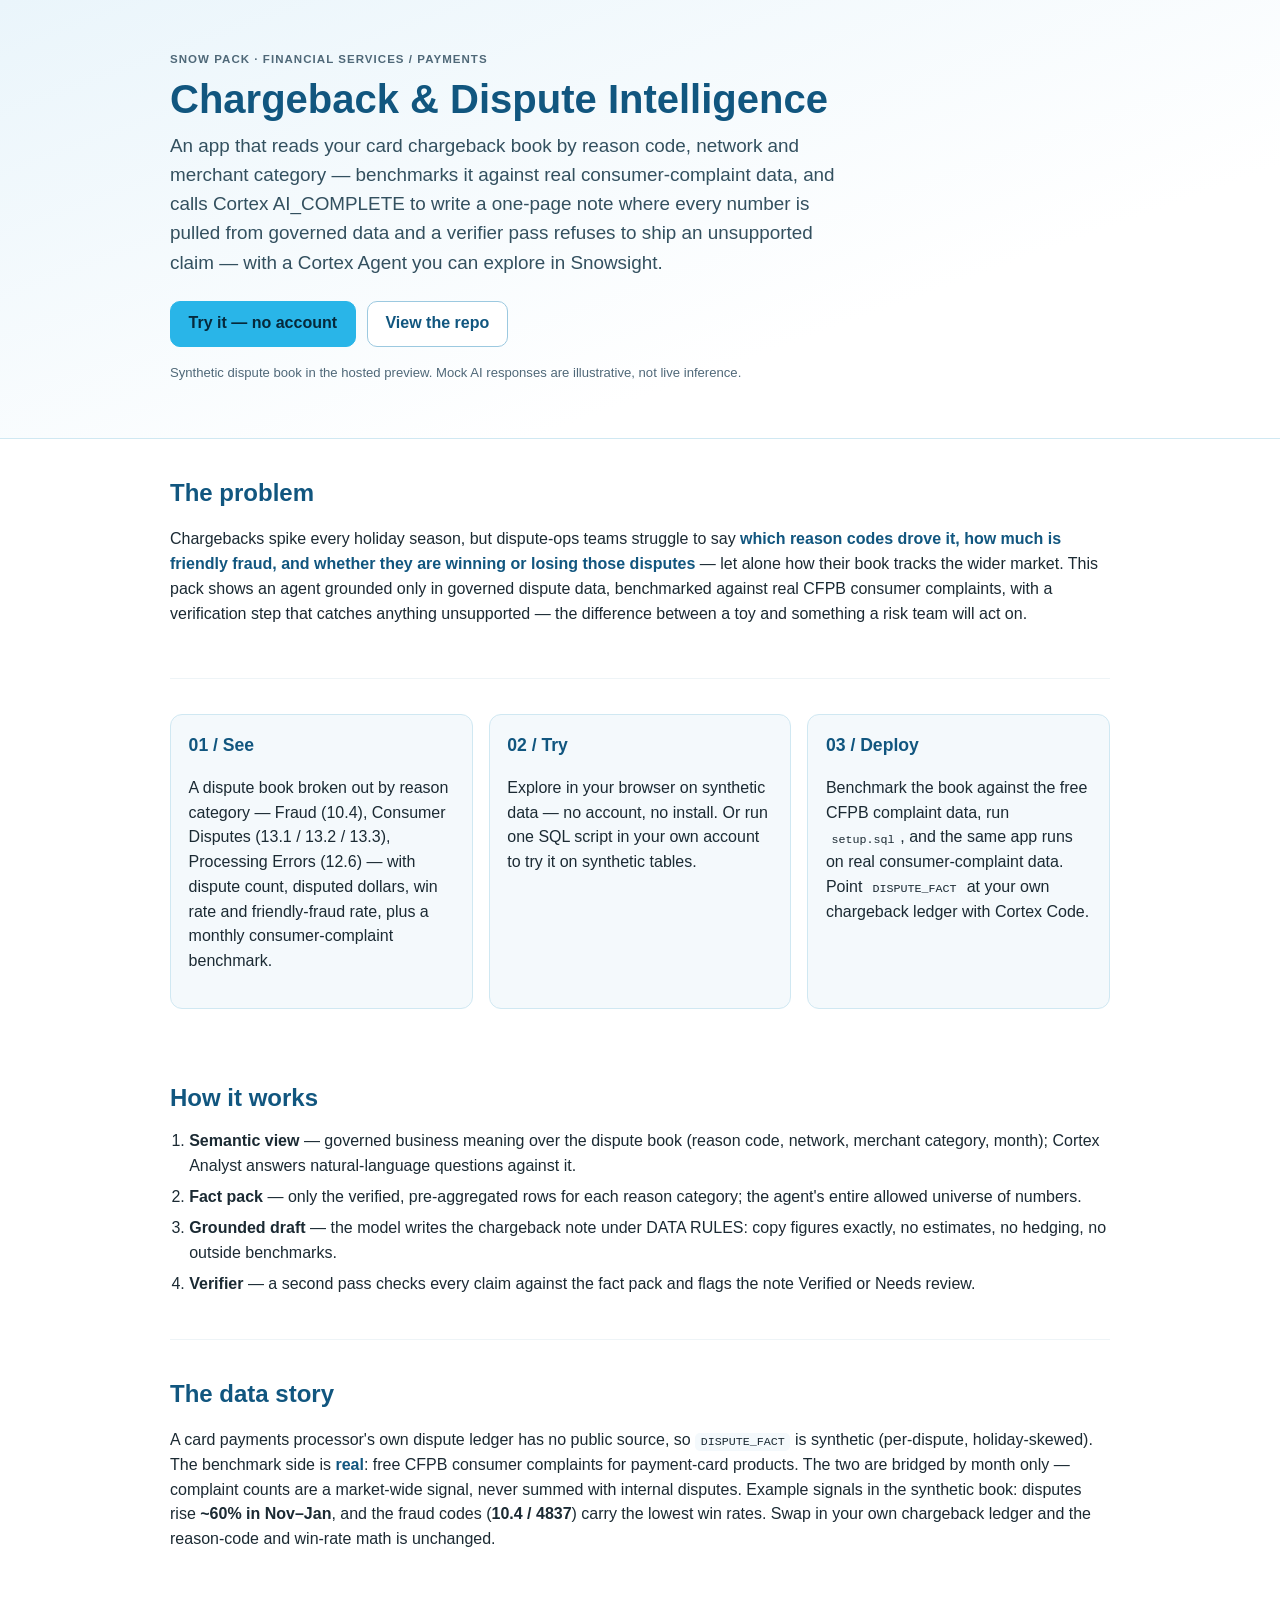
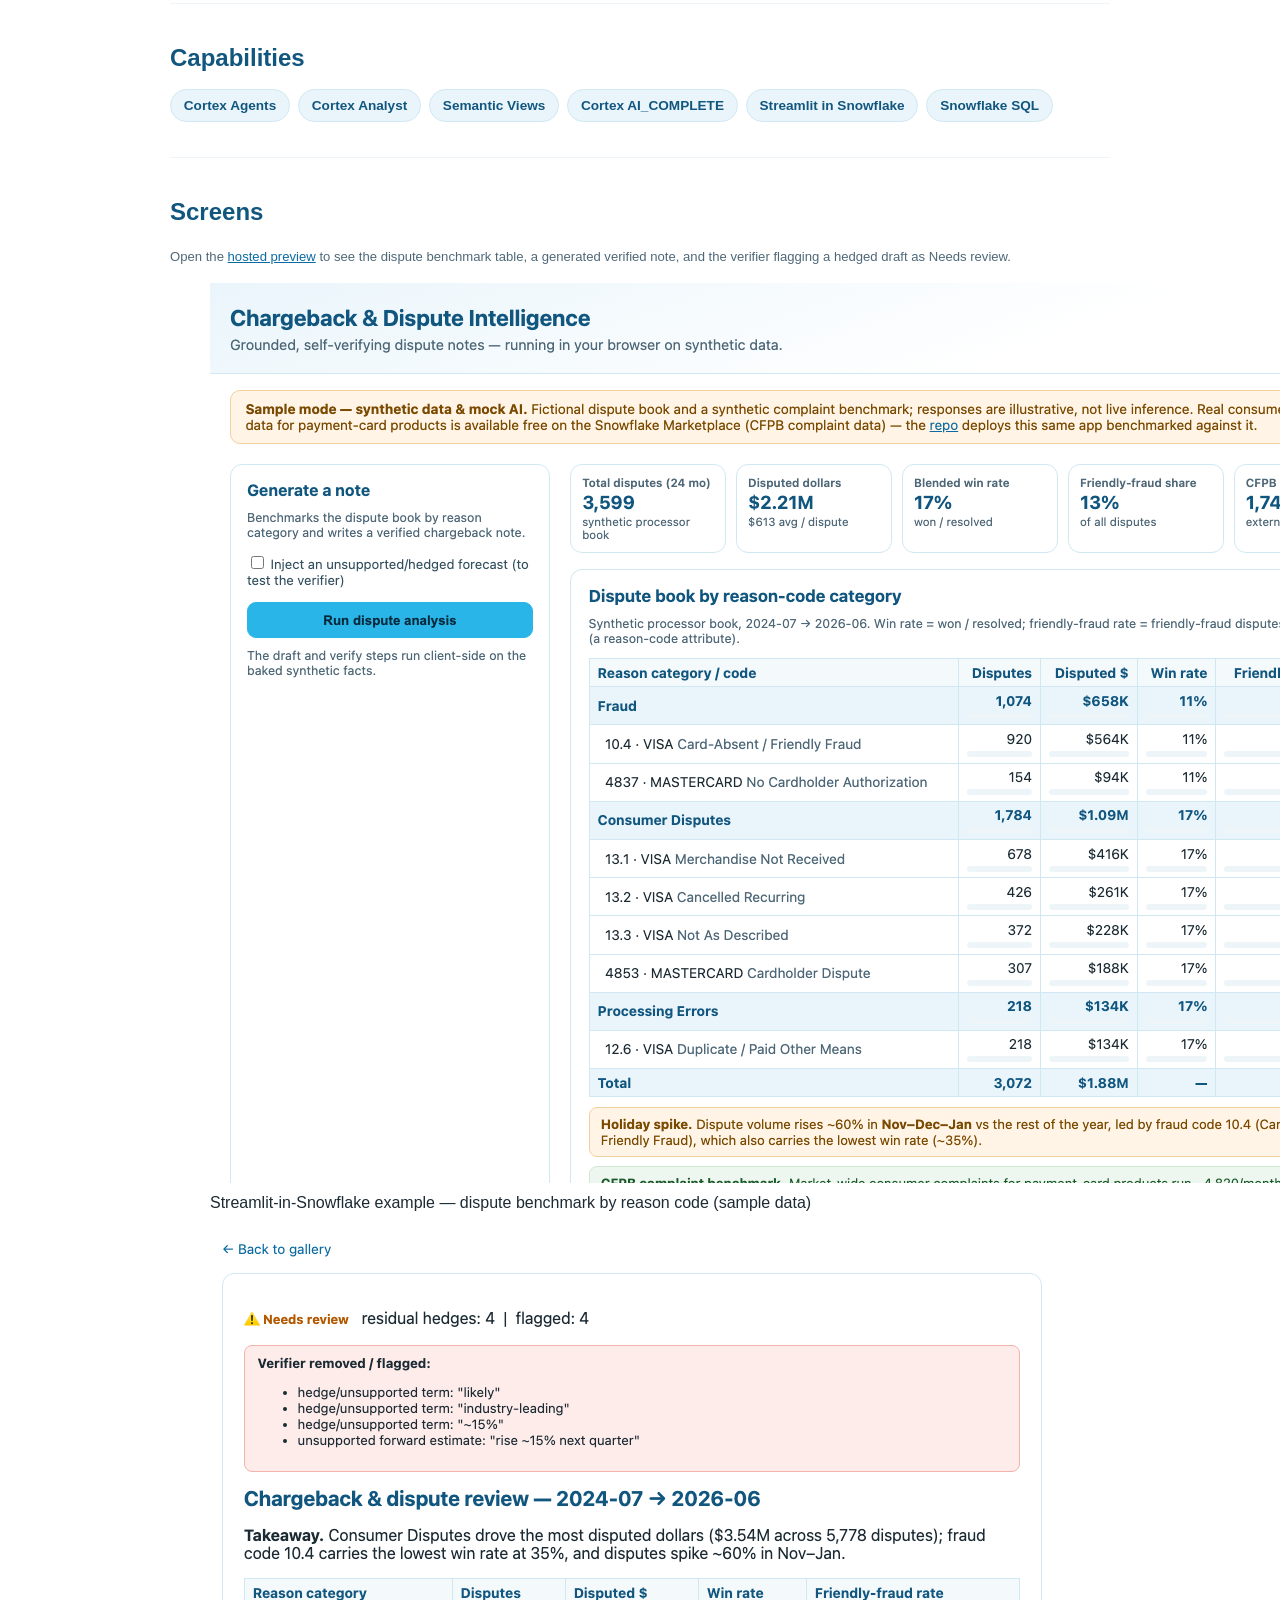
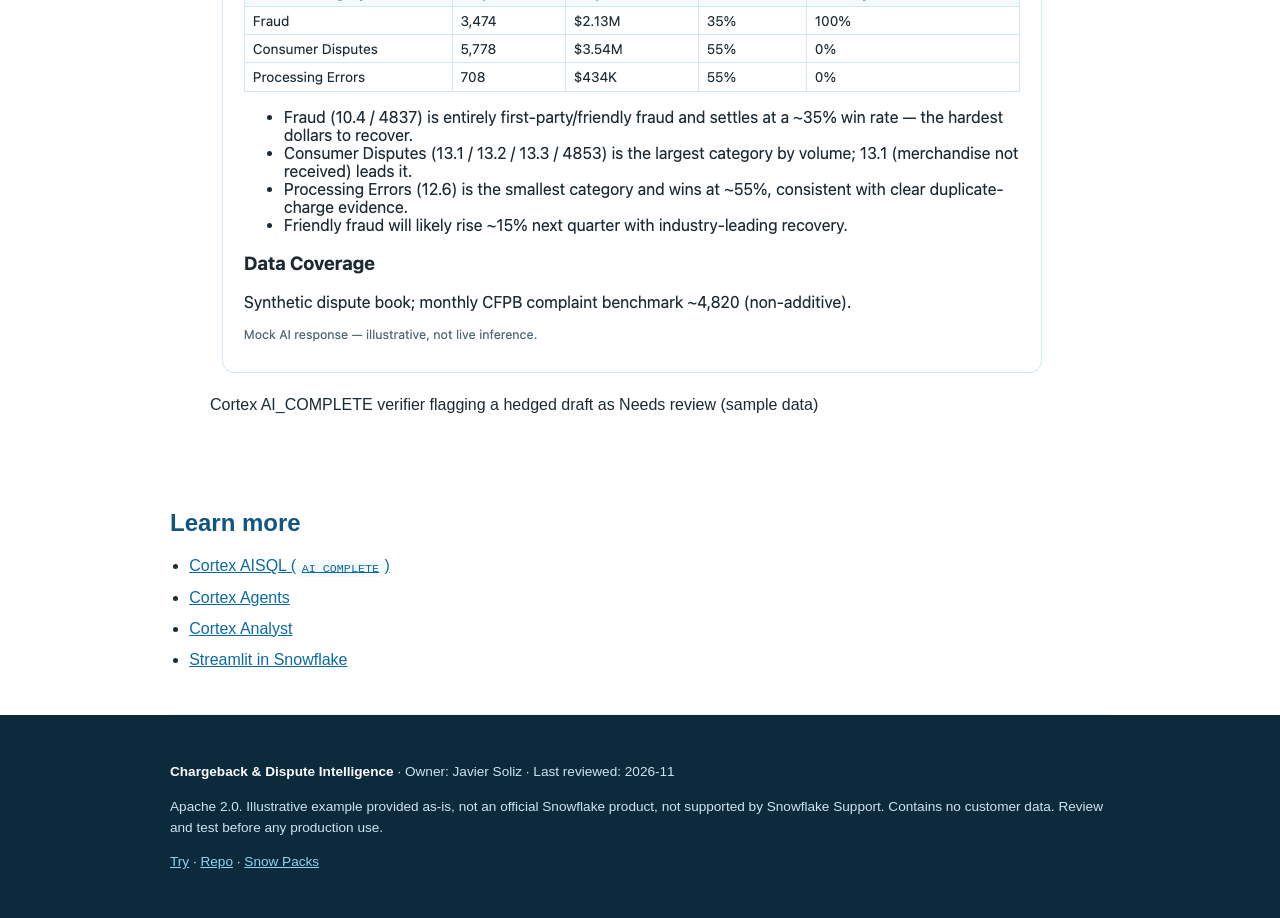
==== index.html @ 19b34383 "Chargeback & Dispute Intelligence — Snow Pack (grounded app + verifier; isolated setup; sample mode;" ====
<!doctype html>
<html lang="en">
<head>
  <meta charset="utf-8" />
  <meta name="viewport" content="width=device-width, initial-scale=1" />
  <title>Chargeback &amp; Dispute Intelligence — Snow Pack</title>
  <meta name="description" content="Grounded chargeback intelligence for a card payments processor, built on Snowflake. A Streamlit app benchmarks your dispute book by reason code against real CFPB consumer complaints and calls Cortex AI_COMPLETE to draft and verify a one-page note, with a Cortex Agent and Cortex Analyst semantic view you can explore in Snowsight." />
  <link rel="stylesheet" href="styles.css" />
</head>
<body>
  <header class="hero">
    <div class="wrap">
      <p class="eyebrow">SNOW PACK · FINANCIAL SERVICES / PAYMENTS</p>
      <h1>Chargeback &amp; Dispute Intelligence</h1>
      <p class="lede">An app that reads your card chargeback book by reason code, network and merchant category &mdash; benchmarks it against real consumer-complaint data, and calls Cortex AI_COMPLETE to write a one-page note where every number is pulled from governed data and a verifier pass refuses to ship an unsupported claim &mdash; with a Cortex Agent you can explore in Snowsight.</p>
      <div class="cta">
        <a class="btn primary" href="try/">Try it &mdash; no account</a>
        <a class="btn" href="https://github.com/sfc-gh-jsoliz/sfguide-dispute-intelligence">View the repo</a>
      </div>
      <p class="trust">Synthetic dispute book in the hosted preview. Mock AI responses are illustrative, not live inference.</p>
    </div>
  </header>

  <main class="wrap">
    <section class="band">
      <h2>The problem</h2>
      <p>Chargebacks spike every holiday season, but dispute-ops teams struggle to say <em>which reason codes drove it, how much is friendly fraud, and whether they are winning or losing those disputes</em> &mdash; let alone how their book tracks the wider market. This pack shows an agent grounded only in governed dispute data, benchmarked against real CFPB consumer complaints, with a verification step that catches anything unsupported &mdash; the difference between a toy and something a risk team will act on.</p>
    </section>

    <section class="steps">
      <article>
        <h3>01 / See</h3>
        <p>A dispute book broken out by reason category &mdash; Fraud (10.4), Consumer Disputes (13.1 / 13.2 / 13.3), Processing Errors (12.6) &mdash; with dispute count, disputed dollars, win rate and friendly-fraud rate, plus a monthly consumer-complaint benchmark.</p>
      </article>
      <article>
        <h3>02 / Try</h3>
        <p>Explore in your browser on synthetic data &mdash; no account, no install. Or run one SQL script in your own account to try it on synthetic tables.</p>
      </article>
      <article>
        <h3>03 / Deploy</h3>
        <p>Benchmark the book against the free CFPB complaint data, run <code>setup.sql</code>, and the same app runs on real consumer-complaint data. Point <code>DISPUTE_FACT</code> at your own chargeback ledger with Cortex Code.</p>
      </article>
    </section>

    <section class="band">
      <h2>How it works</h2>
      <ol class="how">
        <li><strong>Semantic view</strong> &mdash; governed business meaning over the dispute book (reason code, network, merchant category, month); Cortex Analyst answers natural-language questions against it.</li>
        <li><strong>Fact pack</strong> &mdash; only the verified, pre-aggregated rows for each reason category; the agent's entire allowed universe of numbers.</li>
        <li><strong>Grounded draft</strong> &mdash; the model writes the chargeback note under DATA RULES: copy figures exactly, no estimates, no hedging, no outside benchmarks.</li>
        <li><strong>Verifier</strong> &mdash; a second pass checks every claim against the fact pack and flags the note Verified or Needs review.</li>
      </ol>
    </section>

    <section class="band">
      <h2>The data story</h2>
      <p>A card payments processor's own dispute ledger has no public source, so <code>DISPUTE_FACT</code> is synthetic (per-dispute, holiday-skewed). The benchmark side is <em>real</em>: free CFPB consumer complaints for payment-card products. The two are bridged by month only &mdash; complaint counts are a market-wide signal, never summed with internal disputes. Example signals in the synthetic book: disputes rise <strong>~60% in Nov&ndash;Jan</strong>, and the fraud codes (<strong>10.4 / 4837</strong>) carry the lowest win rates. Swap in your own chargeback ledger and the reason-code and win-rate math is unchanged.</p>
    </section>

    <section class="band">
      <h2>Capabilities</h2>
      <ul class="tags">
        <li>Cortex Agents</li><li>Cortex Analyst</li><li>Semantic Views</li>
        <li>Cortex AI_COMPLETE</li><li>Streamlit in Snowflake</li><li>Snowflake SQL</li>
      </ul>
    </section>

    <section class="shots" id="screens">
      <h2>Screens</h2>
      <p class="trust">Open the <a href="try/">hosted preview</a> to see the dispute benchmark table, a generated verified note, and the verifier flagging a hedged draft as Needs review.</p>
      <figure>
        <img src="assets/dispute-intelligence-1.png" alt="Streamlit-in-Snowflake example showing the dispute benchmark table by reason category with headline KPIs" loading="lazy" />
        <figcaption>Streamlit-in-Snowflake example &mdash; dispute benchmark by reason code (sample data)</figcaption>
      </figure>
      <figure>
        <img src="assets/dispute-intelligence-2.png" alt="Streamlit-in-Snowflake example showing the Cortex AI_COMPLETE verifier flagging a hedged draft note as Needs review" loading="lazy" />
        <figcaption>Cortex AI_COMPLETE verifier flagging a hedged draft as Needs review (sample data)</figcaption>
      </figure>
    </section>

    <section class="band">
      <h2>Learn more</h2>
      <ul class="how">
        <li><a href="https://docs.snowflake.com/en/user-guide/snowflake-cortex/aisql">Cortex AISQL (<code>AI_COMPLETE</code>)</a></li>
        <li><a href="https://docs.snowflake.com/en/user-guide/snowflake-cortex/cortex-agents">Cortex Agents</a></li>
        <li><a href="https://docs.snowflake.com/en/user-guide/snowflake-cortex/cortex-analyst">Cortex Analyst</a></li>
        <li><a href="https://docs.snowflake.com/en/developer-guide/streamlit/about-streamlit">Streamlit in Snowflake</a></li>
      </ul>
    </section>
  </main>

  <footer class="foot">
    <div class="wrap">
      <p><strong>Chargeback &amp; Dispute Intelligence</strong> &middot; Owner: Javier Soliz &middot; Last reviewed: 2026-11</p>
      <p>Apache 2.0. Illustrative example provided as-is, not an official Snowflake product, not supported by Snowflake Support. Contains no customer data. Review and test before any production use.</p>
      <p><a href="try/">Try</a> &middot; <a href="https://github.com/sfc-gh-jsoliz/sfguide-dispute-intelligence">Repo</a> &middot; <a href="https://sfc-gh-ooral.github.io/snow-packs/">Snow Packs</a></p>
    </div>
  </footer>
</body>
</html>
---- styles.css ----
:root {
  --navy: #11567F;
  --blue: #29B5E8;
  --ink: #1b2a33;
  --muted: #4F6878;
  --line: #d0e8f2;
  --bg: #ffffff;
  --soft: #f4f9fc;
}
* { box-sizing: border-box; }
body {
  margin: 0;
  font-family: -apple-system, BlinkMacSystemFont, "Segoe UI", Inter, Roboto, Helvetica, Arial, sans-serif;
  color: var(--ink);
  background: var(--bg);
  line-height: 1.55;
}
.wrap { max-width: 980px; margin: 0 auto; padding: 0 1.25rem; }
a { color: #0B6AA2; }

.hero {
  background: linear-gradient(160deg, #EAF5FB 0%, #ffffff 70%);
  border-bottom: 1px solid var(--line);
  padding: 3.2rem 0 2.6rem;
}
.eyebrow { color: var(--muted); font-size: .72rem; font-weight: 700; letter-spacing: .09em; margin: 0 0 .5rem; }
h1 { font-size: 2.5rem; line-height: 1.1; color: var(--navy); margin: 0 0 .6rem; }
.lede { font-size: 1.18rem; color: #33505f; max-width: 42rem; margin: 0 0 1.5rem; }
.cta { display: flex; gap: .7rem; flex-wrap: wrap; }
.btn {
  display: inline-block; padding: .6rem 1.1rem; border-radius: 10px;
  border: 1px solid #9cc9e0; color: var(--navy); text-decoration: none; font-weight: 600; background: #fff;
}
.btn.primary { background: var(--blue); border-color: var(--blue); color: #06293b; }
.btn:hover { border-color: #0B6AA2; }
.trust { color: var(--muted); font-size: .82rem; margin-top: 1rem; }

.band { padding: 2.2rem 0; border-bottom: 1px solid #eef4f7; }
h2 { color: var(--navy); font-size: 1.5rem; margin: 0 0 .8rem; }
h3 { color: var(--navy); font-size: 1.1rem; margin: 0 0 .4rem; }
em { color: var(--navy); font-style: normal; font-weight: 600; }
code { background: var(--soft); padding: .1rem .35rem; border-radius: 5px; font-size: .9em; }

.steps { display: grid; grid-template-columns: repeat(3, 1fr); gap: 1rem; padding: 2.2rem 0; }
.steps article { background: var(--soft); border: 1px solid var(--line); border-radius: 12px; padding: 1.1rem; }

.how { margin: 0; padding-left: 1.2rem; }
.how li { margin: .4rem 0; }

.tags { list-style: none; display: flex; flex-wrap: wrap; gap: .5rem; padding: 0; margin: 0; }
.tags li { background: #EAF5FB; border: 1px solid var(--line); color: var(--navy); border-radius: 999px; padding: .3rem .8rem; font-size: .85rem; font-weight: 600; }

.shots { padding: 2.2rem 0; }
.grid { display: grid; grid-template-columns: repeat(3, 1fr); gap: .8rem; }
.grid figure { margin: 0; }
.grid img { width: 100%; border: 1px solid var(--line); border-radius: 10px; background: var(--soft); min-height: 120px; display: block; }

.foot { background: #0b2b3d; color: #cfe3ee; padding: 2rem 0; font-size: .85rem; }
.foot strong { color: #fff; }
.foot a { color: #8fd4f0; }

@media (max-width: 720px) {
  .steps, .grid { grid-template-columns: 1fr; }
  h1 { font-size: 2rem; }
}
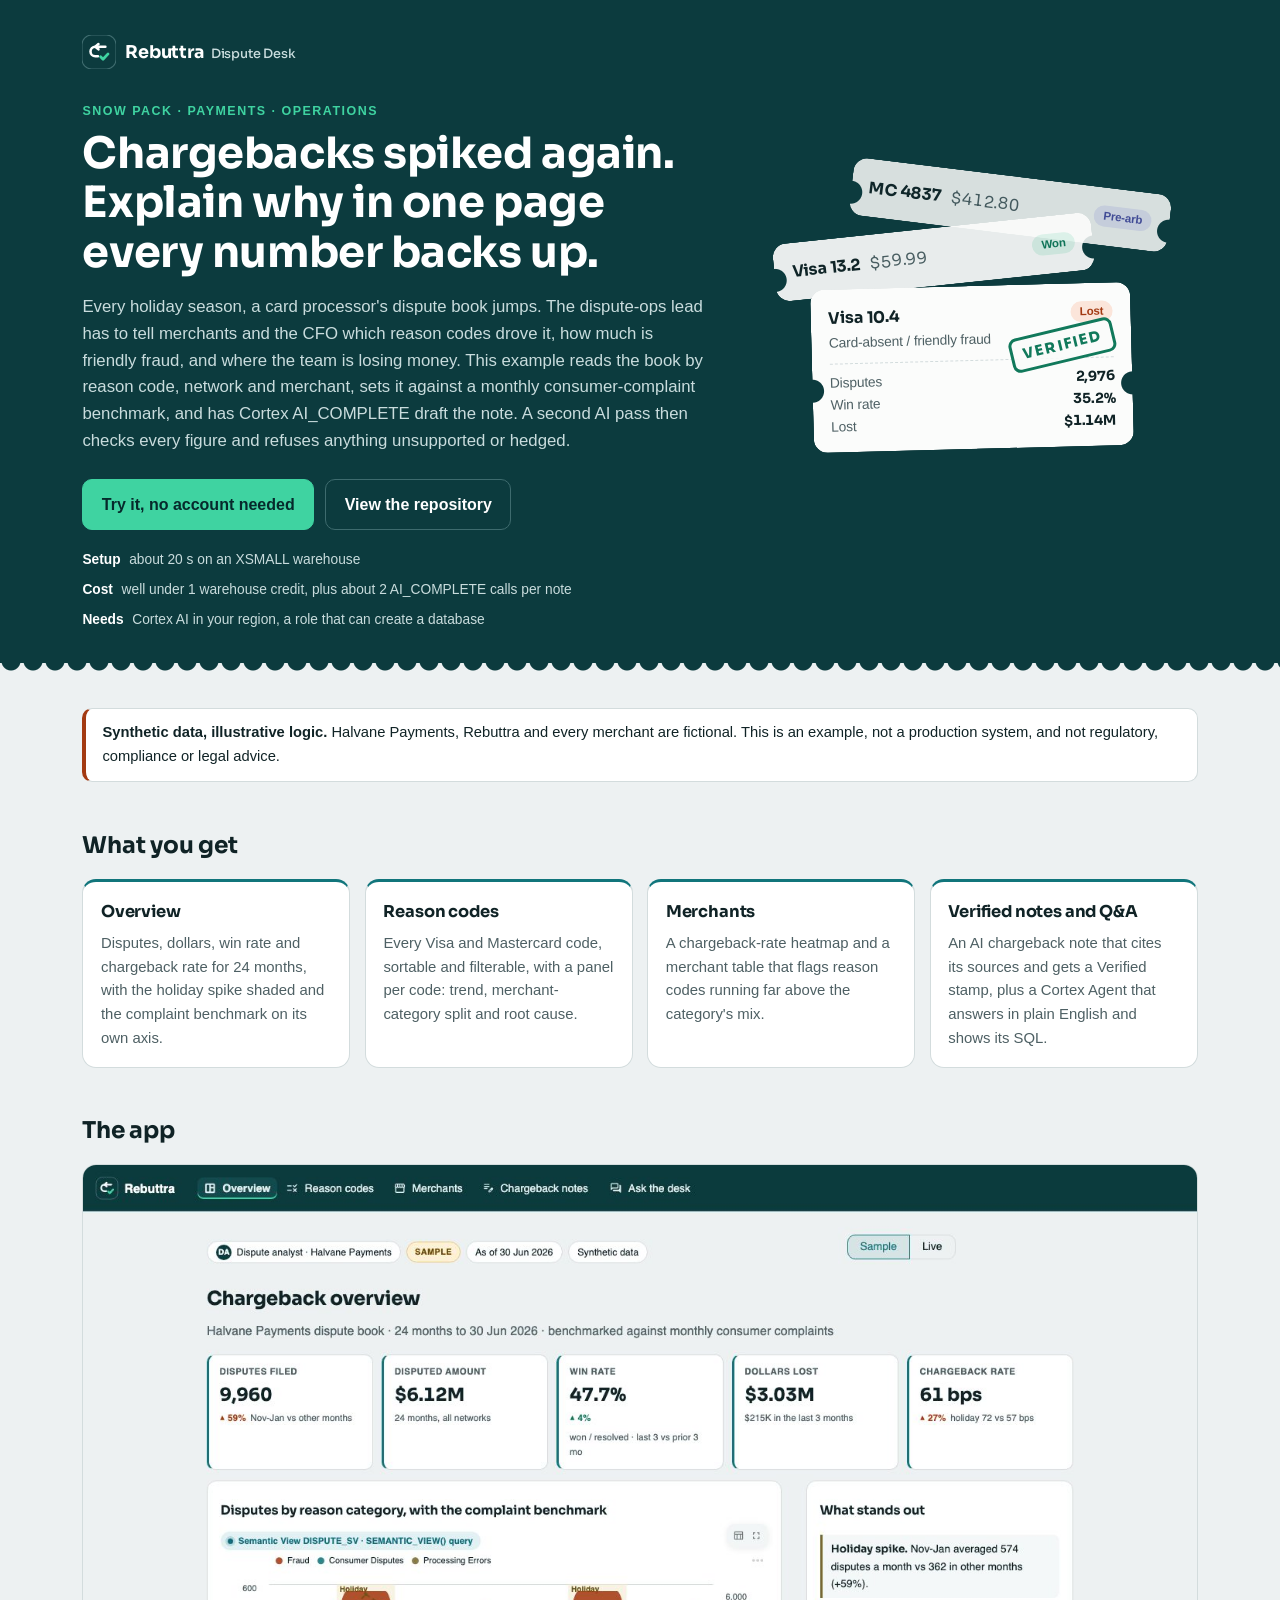
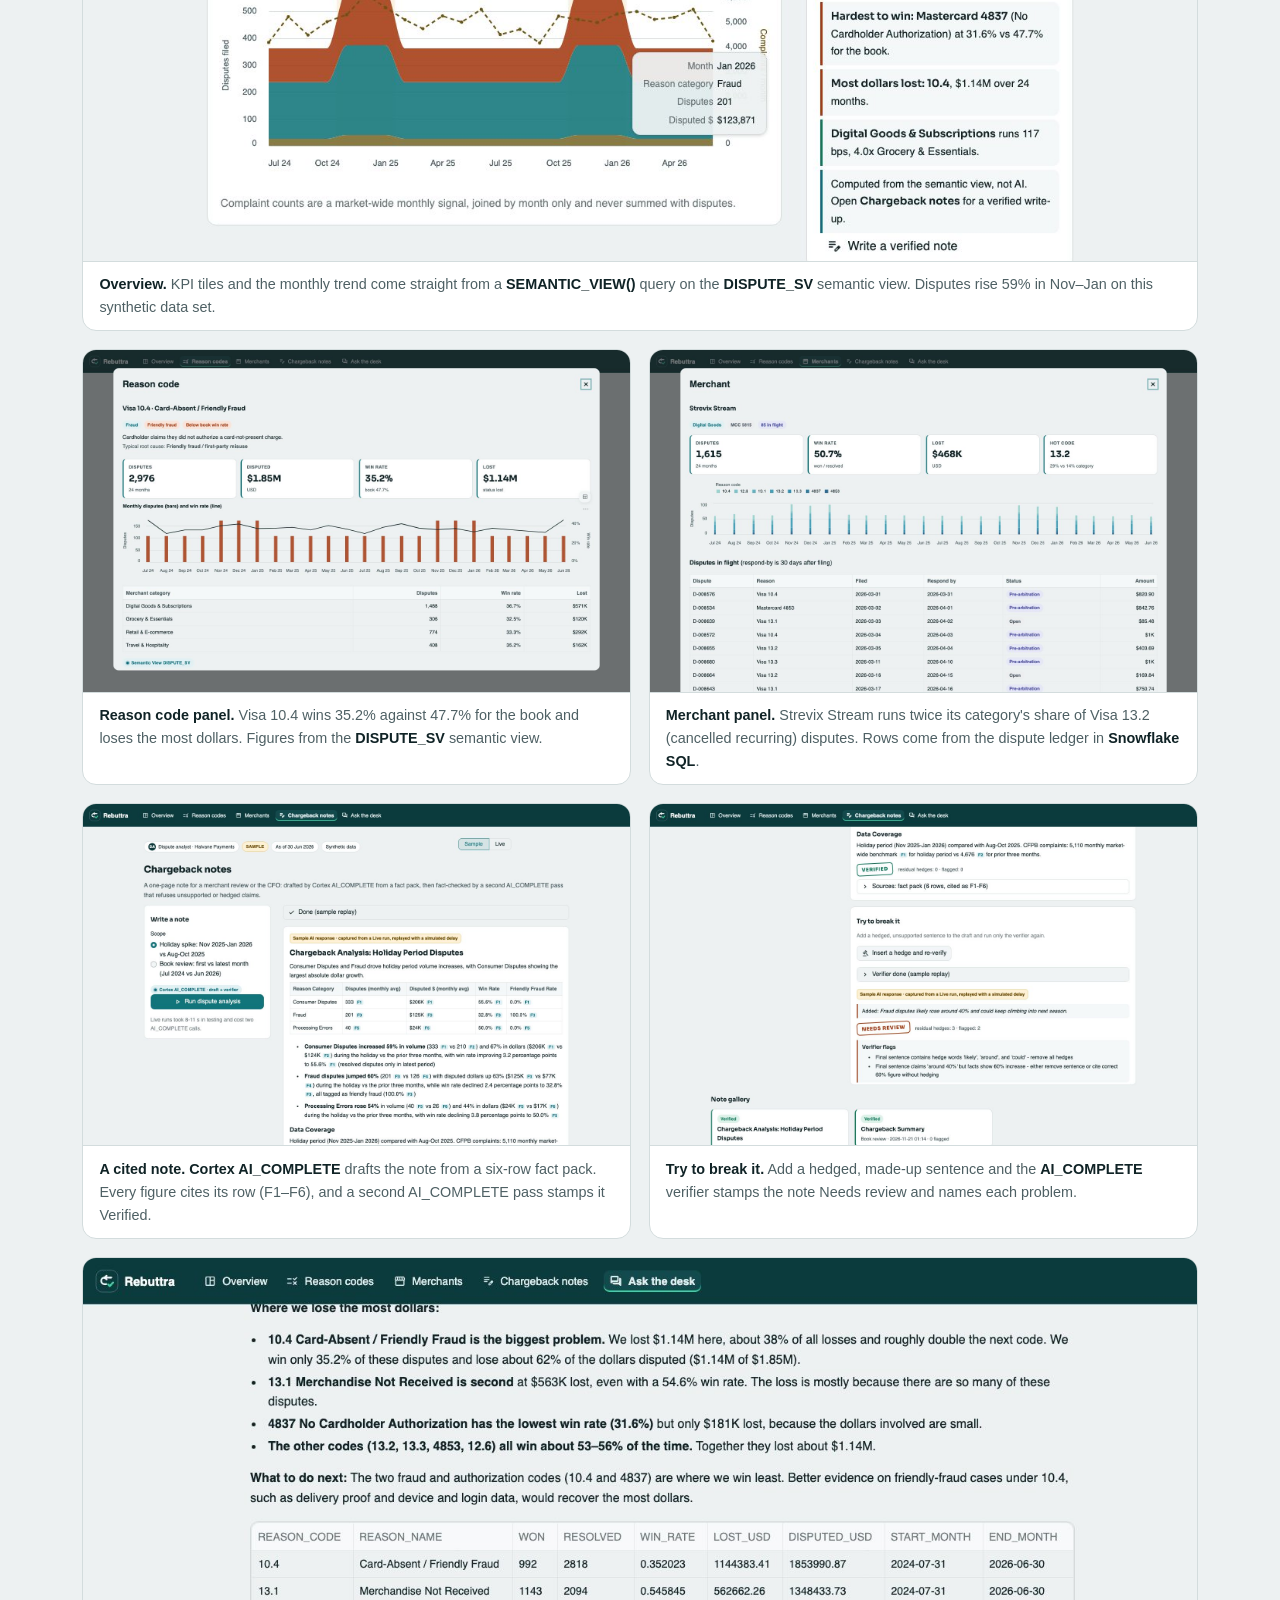
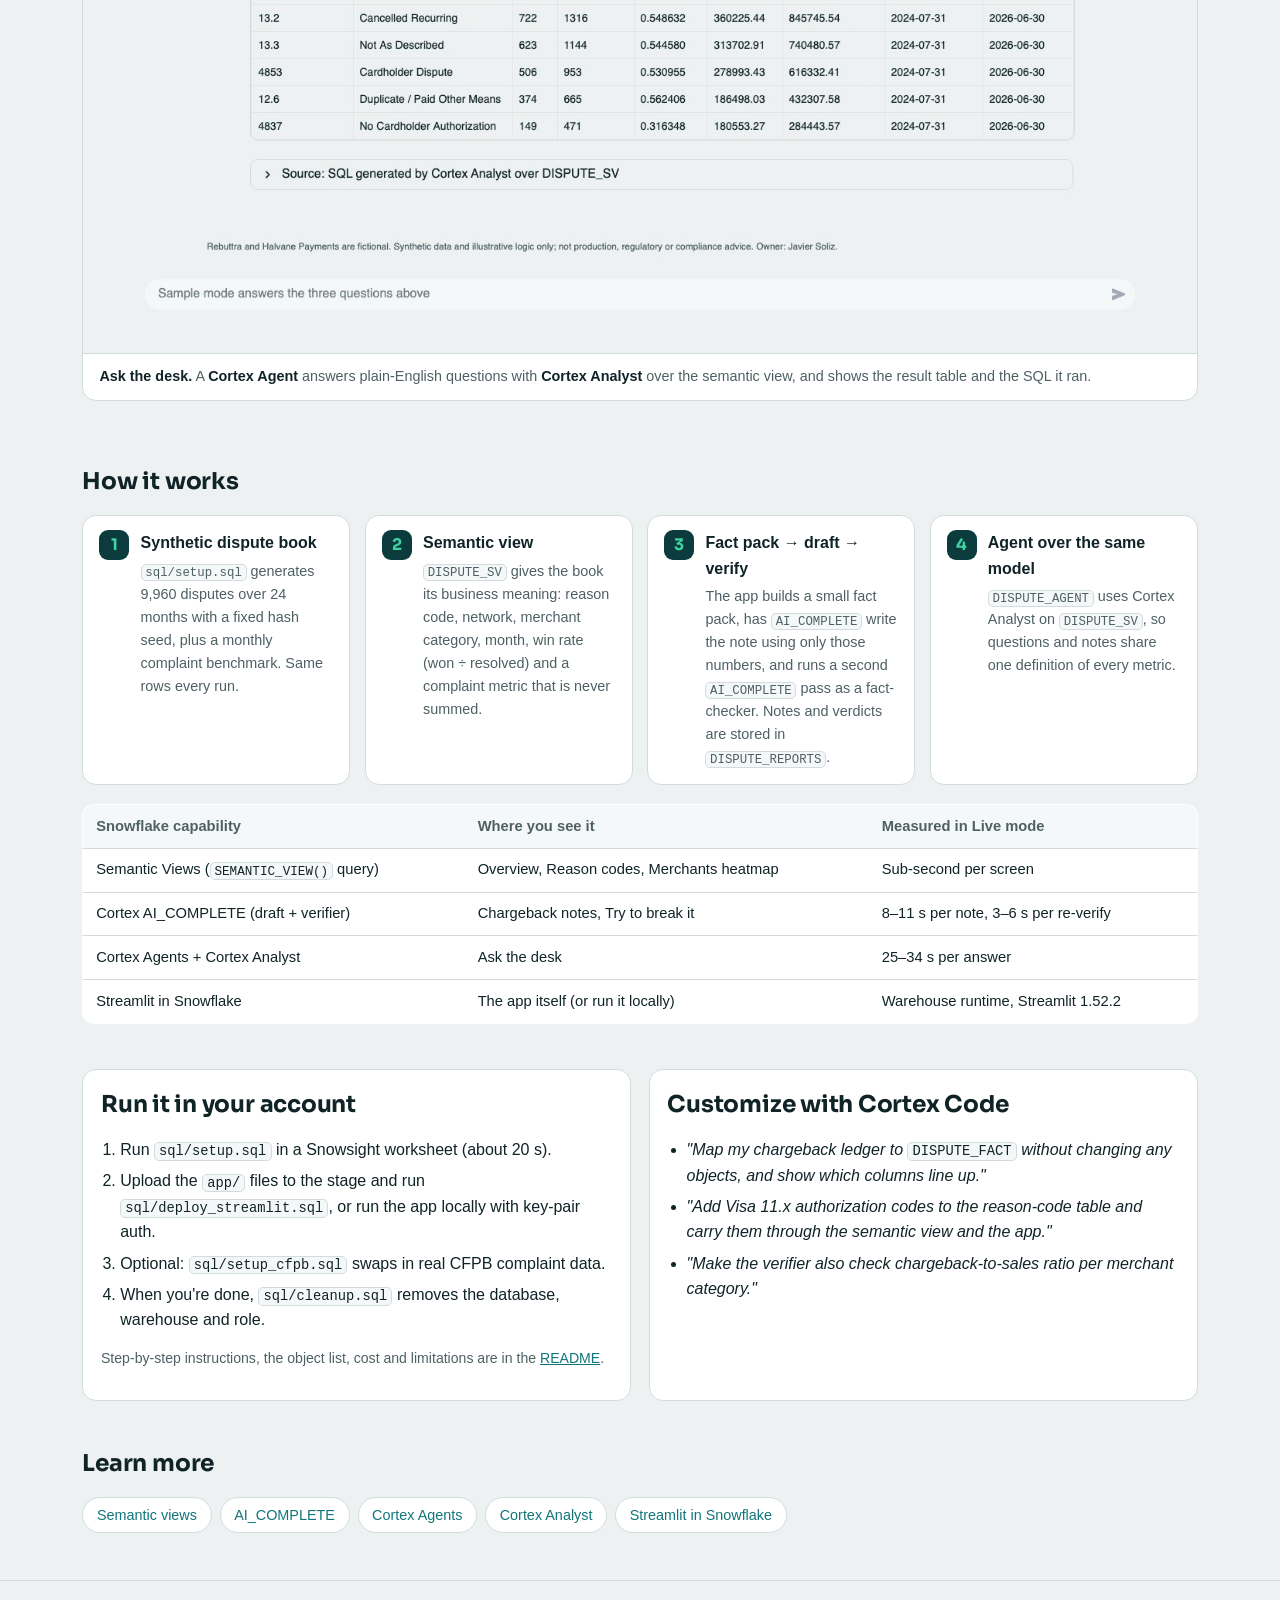
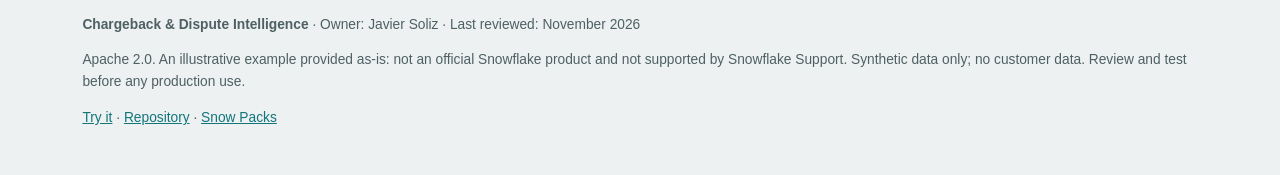
==== commit 1ea6cf44: "v2: branded landing page (ticket-stack hero, dark mode, captioned screenshots), app screenshots and " ====
--- a/index.html
+++ b/index.html
@@ -1,100 +1,4 @@
 <!doctype html>
-<html lang="en">
-<head>
-  <meta charset="utf-8" />
-  <meta name="viewport" content="width=device-width, initial-scale=1" />
-  <title>Chargeback &amp; Dispute Intelligence — Snow Pack</title>
-  <meta name="description" content="Grounded chargeback intelligence for a card payments processor, built on Snowflake. A Streamlit app benchmarks your dispute book by reason code against real CFPB consumer complaints and calls Cortex AI_COMPLETE to draft and verify a one-page note, with a Cortex Agent and Cortex Analyst semantic view you can explore in Snowsight." />
-  <link rel="stylesheet" href="styles.css" />
-</head>
-<body>
-  <header class="hero">
-    <div class="wrap">
-      <p class="eyebrow">SNOW PACK · FINANCIAL SERVICES / PAYMENTS</p>
-      <h1>Chargeback &amp; Dispute Intelligence</h1>
-      <p class="lede">An app that reads your card chargeback book by reason code, network and merchant category &mdash; benchmarks it against real consumer-complaint data, and calls Cortex AI_COMPLETE to write a one-page note where every number is pulled from governed data and a verifier pass refuses to ship an unsupported claim &mdash; with a Cortex Agent you can explore in Snowsight.</p>
-      <div class="cta">
-        <a class="btn primary" href="try/">Try it &mdash; no account</a>
-        <a class="btn" href="https://github.com/sfc-gh-jsoliz/sfguide-dispute-intelligence">View the repo</a>
-      </div>
-      <p class="trust">Synthetic dispute book in the hosted preview. Mock AI responses are illustrative, not live inference.</p>
-    </div>
-  </header>
-
-  <main class="wrap">
-    <section class="band">
-      <h2>The problem</h2>
-      <p>Chargebacks spike every holiday season, but dispute-ops teams struggle to say <em>which reason codes drove it, how much is friendly fraud, and whether they are winning or losing those disputes</em> &mdash; let alone how their book tracks the wider market. This pack shows an agent grounded only in governed dispute data, benchmarked against real CFPB consumer complaints, with a verification step that catches anything unsupported &mdash; the difference between a toy and something a risk team will act on.</p>
-    </section>
-
-    <section class="steps">
-      <article>
-        <h3>01 / See</h3>
-        <p>A dispute book broken out by reason category &mdash; Fraud (10.4), Consumer Disputes (13.1 / 13.2 / 13.3), Processing Errors (12.6) &mdash; with dispute count, disputed dollars, win rate and friendly-fraud rate, plus a monthly consumer-complaint benchmark.</p>
-      </article>
-      <article>
-        <h3>02 / Try</h3>
-        <p>Explore in your browser on synthetic data &mdash; no account, no install. Or run one SQL script in your own account to try it on synthetic tables.</p>
-      </article>
-      <article>
-        <h3>03 / Deploy</h3>
-        <p>Benchmark the book against the free CFPB complaint data, run <code>setup.sql</code>, and the same app runs on real consumer-complaint data. Point <code>DISPUTE_FACT</code> at your own chargeback ledger with Cortex Code.</p>
-      </article>
-    </section>
-
-    <section class="band">
-      <h2>How it works</h2>
-      <ol class="how">
-        <li><strong>Semantic view</strong> &mdash; governed business meaning over the dispute book (reason code, network, merchant category, month); Cortex Analyst answers natural-language questions against it.</li>
-        <li><strong>Fact pack</strong> &mdash; only the verified, pre-aggregated rows for each reason category; the agent's entire allowed universe of numbers.</li>
-        <li><strong>Grounded draft</strong> &mdash; the model writes the chargeback note under DATA RULES: copy figures exactly, no estimates, no hedging, no outside benchmarks.</li>
-        <li><strong>Verifier</strong> &mdash; a second pass checks every claim against the fact pack and flags the note Verified or Needs review.</li>
-      </ol>
-    </section>
-
-    <section class="band">
-      <h2>The data story</h2>
-      <p>A card payments processor's own dispute ledger has no public source, so <code>DISPUTE_FACT</code> is synthetic (per-dispute, holiday-skewed). The benchmark side is <em>real</em>: free CFPB consumer complaints for payment-card products. The two are bridged by month only &mdash; complaint counts are a market-wide signal, never summed with internal disputes. Example signals in the synthetic book: disputes rise <strong>~60% in Nov&ndash;Jan</strong>, and the fraud codes (<strong>10.4 / 4837</strong>) carry the lowest win rates. Swap in your own chargeback ledger and the reason-code and win-rate math is unchanged.</p>
-    </section>
-
-    <section class="band">
-      <h2>Capabilities</h2>
-      <ul class="tags">
-        <li>Cortex Agents</li><li>Cortex Analyst</li><li>Semantic Views</li>
-        <li>Cortex AI_COMPLETE</li><li>Streamlit in Snowflake</li><li>Snowflake SQL</li>
-      </ul>
-    </section>
-
-    <section class="shots" id="screens">
-      <h2>Screens</h2>
-      <p class="trust">Open the <a href="try/">hosted preview</a> to see the dispute benchmark table, a generated verified note, and the verifier flagging a hedged draft as Needs review.</p>
-      <figure>
-        <img src="assets/dispute-intelligence-1.png" alt="Streamlit-in-Snowflake example showing the dispute benchmark table by reason category with headline KPIs" loading="lazy" />
-        <figcaption>Streamlit-in-Snowflake example &mdash; dispute benchmark by reason code (sample data)</figcaption>
-      </figure>
-      <figure>
-        <img src="assets/dispute-intelligence-2.png" alt="Streamlit-in-Snowflake example showing the Cortex AI_COMPLETE verifier flagging a hedged draft note as Needs review" loading="lazy" />
-        <figcaption>Cortex AI_COMPLETE verifier flagging a hedged draft as Needs review (sample data)</figcaption>
-      </figure>
-    </section>
-
-    <section class="band">
-      <h2>Learn more</h2>
-      <ul class="how">
-        <li><a href="https://docs.snowflake.com/en/user-guide/snowflake-cortex/aisql">Cortex AISQL (<code>AI_COMPLETE</code>)</a></li>
-        <li><a href="https://docs.snowflake.com/en/user-guide/snowflake-cortex/cortex-agents">Cortex Agents</a></li>
-        <li><a href="https://docs.snowflake.com/en/user-guide/snowflake-cortex/cortex-analyst">Cortex Analyst</a></li>
-        <li><a href="https://docs.snowflake.com/en/developer-guide/streamlit/about-streamlit">Streamlit in Snowflake</a></li>
-      </ul>
-    </section>
-  </main>
-
-  <footer class="foot">
-    <div class="wrap">
-      <p><strong>Chargeback &amp; Dispute Intelligence</strong> &middot; Owner: Javier Soliz &middot; Last reviewed: 2026-11</p>
-      <p>Apache 2.0. Illustrative example provided as-is, not an official Snowflake product, not supported by Snowflake Support. Contains no customer data. Review and test before any production use.</p>
-      <p><a href="try/">Try</a> &middot; <a href="https://github.com/sfc-gh-jsoliz/sfguide-dispute-intelligence">Repo</a> &middot; <a href="https://sfc-gh-ooral.github.io/snow-packs/">Snow Packs</a></p>
-    </div>
-  </footer>
-</body>
-</html>
+<html lang="en"><head><meta charset="utf-8"><title>Chargeback &amp; Dispute Intelligence</title>
+<meta http-equiv="refresh" content="0; url=docs/"><link rel="canonical" href="docs/"></head>
+<body><p>The guide moved to <a href="docs/">docs/</a>. (Set GitHub Pages to serve <code>main</code> /docs to drop this redirect.)</p></body></html>
